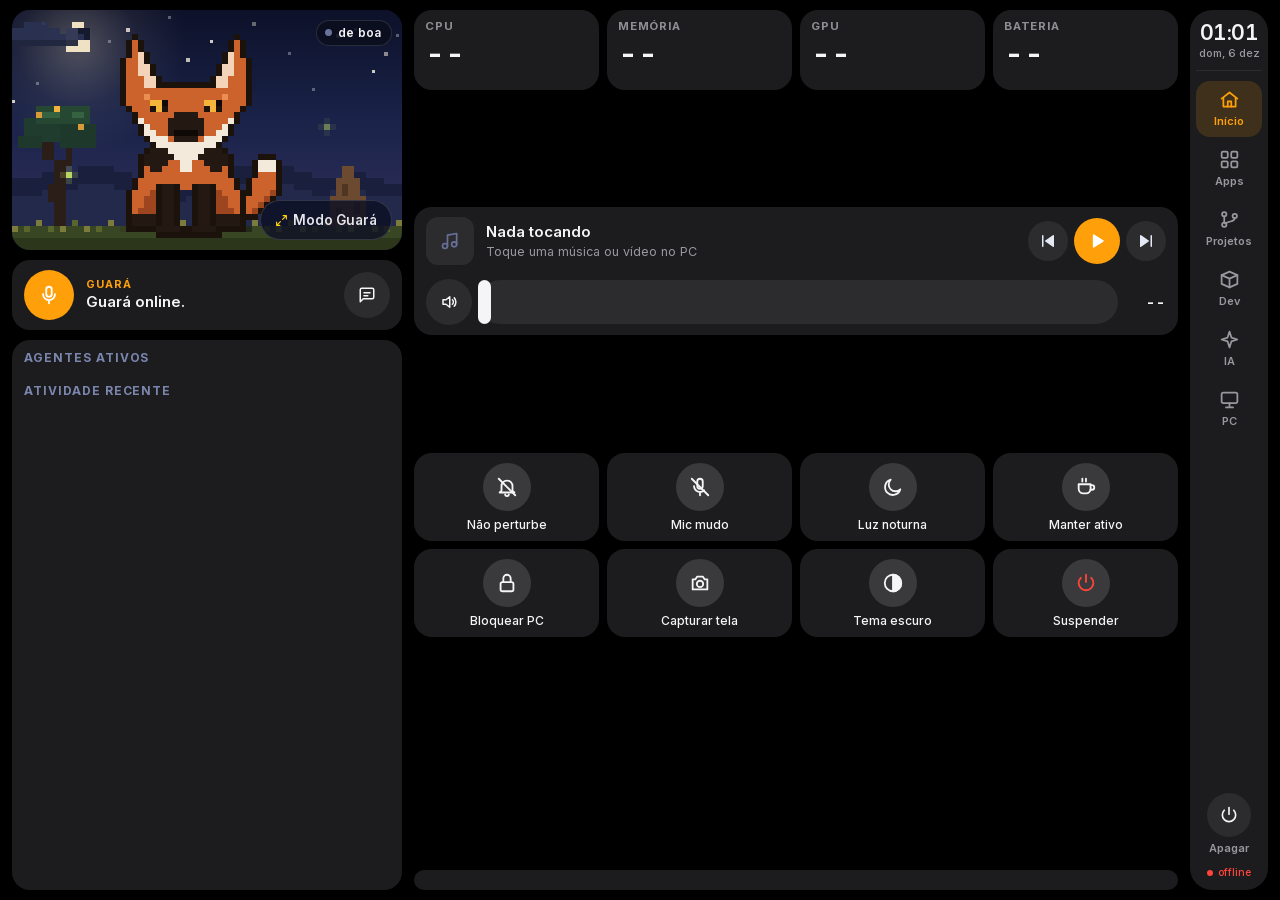
==== web/index.html @ 65a12d2b "Publica primeira versão do Guará Deck" ====
<!doctype html>
<html lang="pt-BR">
<head>
<meta charset="utf-8">
<meta name="viewport" content="width=device-width, initial-scale=1, maximum-scale=1, user-scalable=no">
<title>Guará</title>
<link rel="stylesheet" href="style.css">
</head>
<body>
<!-- Horizontal 1024x600. O touch falha no canto superior esquerdo: ali só fica o cenário. -->
<div id="app">

  <aside id="left">
    <section id="stage" data-act="poke">
      <canvas id="bg"></canvas>
      <canvas id="guara"></canvas>
      <div id="moodtag"><i></i><span>de boa</span></div>
      <div id="fullbtn" data-act="ambient-enter" data-icon="expand"><span>Modo Guará</span></div>
    </section>

    <div id="console">
      <div id="mic" data-act="mic"><i id="micring"></i><span id="micicon" data-icon="mic"></span></div>
      <div id="ctext">
        <div id="clabel">GUARÁ</div>
        <div id="phrase">Guará online.</div>
        <div id="sub"></div>
      </div>
      <div class="ibtn subtle" id="askbtn" data-act="compose" data-icon="kbd" title="Escrever"></div>
    </div>

    <div id="feed">
      <div class="fhead"><span>AGENTES ATIVOS</span><span id="sesscount" class="count"></span></div>
      <div id="sessions"></div>
      <div class="fhead act-head"><span>ATIVIDADE RECENTE</span></div>
      <div id="activity"></div>
    </div>
  </aside>

  <main id="main">

    <!-- INÍCIO -->
    <section class="pane on" id="p-inicio">
      <div class="gauges">
        <div class="gauge">
          <div class="gtop"><span>CPU</span><em id="d-cpu"></em></div>
          <b id="g-cpu">--</b>
          <i class="meter"><u id="m-cpu"></u></i>
        </div>
        <div class="gauge">
          <div class="gtop"><span>MEMÓRIA</span><em id="d-ram"></em></div>
          <b id="g-ram">--</b>
          <i class="meter"><u id="m-ram"></u></i>
        </div>
        <div class="gauge">
          <div class="gtop"><span>GPU</span><em id="d-gpu"></em></div>
          <b id="g-gpu">--</b>
          <i class="meter"><u id="m-gpu"></u></i>
        </div>
        <div class="gauge">
          <div class="gtop"><span id="g-batl">BATERIA</span><em id="d-bat"></em></div>
          <b id="g-bat">--</b>
          <i class="meter"><u id="m-bat"></u></i>
        </div>
      </div>

      <div class="media-card">
        <div class="player">
          <div id="artbox"><img id="art" alt=""><span id="noart" data-icon="music"></span></div>
          <div class="ptext">
            <div id="mtitle" class="ellipsis">Nada tocando</div>
            <div id="martist" class="ellipsis">Toque uma música ou vídeo no PC</div>
          </div>
          <div class="ibtn" data-act="media.prev" data-icon="prev"></div>
          <div class="ibtn play" data-act="media.playpause" id="pp" data-icon="play"></div>
          <div class="ibtn" data-act="media.next" data-icon="next"></div>
        </div>
        <div class="slrow compact">
          <div class="ibtn ghost" data-act="vol.mute" id="mute" data-icon="vol"></div>
          <div class="slider" id="vbar" data-slider="vol"><div class="rail"><div class="fill" id="vfill"></div><div class="knob"></div></div></div>
          <span id="vtxt" class="num">--</span>
        </div>
      </div>

      <div class="breakers" id="toggles">
        <div class="brk tg" data-act="toggle" data-name="dnd" data-icon="bell"><em></em><span>Não perturbe</span></div>
        <div class="brk tg" data-act="toggle" data-name="micmute" data-icon="micoff"><em></em><span>Mic mudo</span></div>
        <div class="brk tg" data-act="toggle" data-name="night" data-icon="moon"><em></em><span>Luz noturna</span></div>
        <div class="brk tg" data-act="toggle" data-name="awake" data-icon="coffee"><em></em><span>Manter ativo</span></div>
        <div class="brk" data-act="power" data-name="lock" data-icon="lock"><span>Bloquear PC</span></div>
        <div class="brk" data-act="power" data-name="screenshot" data-icon="camera"><span>Capturar tela</span></div>
        <div class="brk tg" data-act="toggle" data-name="dark" data-icon="contrast"><em></em><span>Tema escuro</span></div>
        <div class="brk warn" data-act="power" data-name="suspend" data-icon="power"><span>Suspender</span></div>
      </div>

      <div id="dock"></div>

      <div class="credits" id="credits" data-act="tab" data-tab="ia"></div>
    </section>

    <!-- PROJETOS -->
    <section class="pane" id="p-apps">
      <header class="phead"><h2>Apps</h2><span class="meta">os da sua dock do Ubuntu, na mesma ordem</span></header>
      <div id="appgrid"><div class="empty">Lendo os apps do PC…</div></div>
    </section>

    <section class="pane" id="p-projetos">
      <header class="phead"><h2>Projetos</h2><span id="projsum" class="meta">pastas em ~/Área de trabalho/PROJETOS</span></header>
      <div id="projects"><div class="empty">Lendo os repositórios…</div></div>
    </section>

    <!-- DEV -->
    <section class="pane" id="p-dev">
      <header class="phead"><h2>Servidores locais</h2><span class="meta">toque para abrir no navegador do PC</span></header>
      <div id="ports"></div>
      <header class="phead sub"><h2>Docker</h2><span id="dockersum" class="meta"></span></header>
      <div id="docker"><div class="empty">Lendo os containers…</div></div>
      <header class="phead sub"><h2>Ollama na GPU</h2></header>
      <div id="ollama"></div>
    </section>

    <!-- IA -->
    <section class="pane" id="p-ia">
      <header class="phead"><h2>Créditos das IAs</h2><div class="ibtn ghost" data-act="quota-refresh" data-icon="restart"></div></header>
      <div id="quota"></div>
      <div id="q-note" class="note"></div>

      <div id="mission" class="mission hidden">
        <div class="row between">
          <h3 id="m-title">Missão</h3>
          <span class="tag" id="m-status">rodando</span>
        </div>
        <div id="m-steps"></div>
        <div id="m-text"></div>
        <div class="row gap">
          <div class="btn grow hidden" data-act="mission-cancel" id="m-cancel">Parar</div>
          <div class="btn grow hidden" data-act="mission-close" id="m-close">Fechar</div>
        </div>
      </div>

      <header class="phead sub"><h2>Missões rápidas</h2><span class="meta">o Guará executa e responde aqui</span></header>
      <div id="missions" class="tiles"></div>

      <header class="phead sub"><h2>Voz &amp; Personalidade</h2>
        <div class="btn small" data-act="voice-toggle" id="voicebtn" data-icon="vol"><span>Avisos falados</span></div></header>
      <div id="voices"></div>
    </section>

    <!-- PC -->
    <section class="pane" id="p-pc">
      <div class="glabel">Telas</div>
      <div class="glist">
        <div class="gcell sl"><i class="gic blue" data-icon="monitor"></i><span class="gname">Monitor</span><div class="slider" id="pbar" data-slider="pcbright"><div class="rail"><div class="fill"></div><div class="knob"></div></div></div><b id="ptxt" class="gval">--</b></div>
        <div class="gcell sl"><i class="gic teal" data-icon="tablet"></i><span class="gname">Tablet</span><div class="slider" id="bbar" data-slider="bright"><div class="rail"><div class="fill"></div><div class="knob"></div></div></div><b id="btxt" class="gval">100%</b></div>
        <div class="gcell tap" data-act="sleep"><i class="gic indigo" data-icon="moon"></i><span class="gname gact">Escurecer o tablet</span><span class="gval">volta ao tocar</span></div>
      </div>

      <div class="glabel">Som</div>
      <div class="glist">
        <div class="gcell sl"><i class="gic pink" data-icon="vol"></i><span class="gname">Volume</span><div class="slider" id="v2bar" data-slider="vol"><div class="rail"><div class="fill"></div><div class="knob"></div></div></div><b id="v2txt" class="gval">--</b></div>
        <div class="gcell sl"><i class="gic orange" data-icon="mic"></i><span class="gname">Microfone</span><div class="slider" id="mbar" data-slider="mic"><div class="rail"><div class="fill"></div><div class="knob"></div></div></div><b id="mtxt" class="gval">--</b></div>
        <div id="sinks"></div>
      </div>

      <div class="glabel">Energia</div>
      <div class="glist">
        <div class="gcell hidden" id="batrow"><i class="gic green" data-icon="bolt"></i><span class="gname">Bateria</span><span id="batinfo" class="gval"></span></div>
        <div class="gcell seg">
          <div class="segment" id="profiles">
            <div data-act="profile" data-name="power-saver">Economia</div>
            <div data-act="profile" data-name="balanced">Equilibrado</div>
            <div data-act="profile" data-name="performance">Desempenho</div>
          </div>
        </div>
        <div class="gcell tap" data-act="bluetooth"><i class="gic blue" data-icon="bt"></i><span class="gname">Bluetooth</span><i class="switch" id="bt"></i></div>
      </div>

      <div class="glabel"><span>Sistema</span><span id="uptime"></span></div>
      <div class="glist">
        <div class="gcell plain"><span class="gname">Processador</span><span id="cpunow" class="gval">--</span></div>
        <div class="gcell plain chart"><canvas id="spark" width="470" height="54"></canvas></div>
        <div class="gcell plain"><span class="gname fix">Disco</span><i class="meter"><u id="diskb"></u></i><span id="disk" class="gval">--</span></div>
        <div class="gcell plain"><span class="gname fix">Rede</span><span id="net" class="gval">--</span></div>
      </div>
    </section>

    <div id="perm" class="sheet hidden">
      <div class="row">
        <div class="badge" data-icon="shield"></div>
        <div class="grow minw">
          <div class="stitle">Aprovar ação</div>
          <div id="perm-who" class="who-wrap"></div>
        </div>
      </div>
      <div id="perm-tool"></div>
      <div id="perm-detail" class="code"></div>
      <div class="timer"><u id="perm-time"></u></div>
      <div class="row gap">
        <div class="btn huge deny grow" data-act="perm-deny" data-icon="x"><span>Negar</span></div>
        <div class="btn huge allow grow" data-act="perm-allow" data-icon="check"><span>Aprovar</span></div>
      </div>
      <div id="perm-queue"></div>
    </div>

    <div id="offline" class="hidden">
      <div class="stitle">Procurando o PC…</div>
      <div class="meta">Confira se o PC está ligado e no mesmo Wi-Fi.</div>
    </div>
  </main>

  <nav id="rail">
    <div id="hold">
      <div id="clock">--:--</div>
      <div id="date">--</div>
      <div id="tbat" class="hidden"><i><u id="tbatfill"></u></i><span id="tbatpct"></span></div>
    </div>
    <div class="nav on" data-act="tab" data-tab="inicio" data-icon="home"><span>Início</span></div>
    <div class="nav" data-act="tab" data-tab="apps" data-icon="grid"><span>Apps</span></div>
    <div class="nav" data-act="tab" data-tab="projetos" data-icon="git"><span>Projetos</span></div>
    <div class="nav" data-act="tab" data-tab="dev" data-icon="box"><span>Dev</span></div>
    <div class="nav" data-act="tab" data-tab="ia" data-icon="spark"><span>IA</span></div>
    <div class="nav" data-act="tab" data-tab="pc" data-icon="monitor"><span>PC</span></div>
    <div id="railoff" data-act="screen-off"><i class="roff" data-icon="power"></i><span>Apagar</span></div>
    <div id="conn"><i></i><span>offline</span></div>
  </nav>

  <!-- Modo Guará (após 2 min sem toque ou pelo botão "Modo Guará"): só o personagem, uma linha de status e,
       quando ele fala, um balão. Um toque mostra os botões; dois toques voltam ao painel. -->
  <div id="ambient" class="hidden">
    <div id="amb-stage"></div>
    <div id="amb-clock">--:--</div>

    <div id="amb-say" class="hidden">
      <div id="amb-speaker">Guará</div>
      <div id="amb-phrase"></div>
      <div id="amb-sub"></div>
    </div>

    <div id="amb-status"><span id="amb-dots"></span><span id="amb-line"></span></div>

    <div id="amb-tray" class="hidden">
      <div class="achip" data-amb="screen-off" data-icon="power"><span>Apagar</span></div>
      <div id="amb-chips">
        <div class="achip" data-amb="pet" data-icon="heart"><span>Carinho</span></div>
        <div class="achip" data-amb="status" data-icon="bolt"><span>Como tá o PC?</span></div>
        <div id="amb-mic" data-amb="mic">
          <i id="amb-micring"></i>
          <span id="amb-micicon" data-icon="mic"></span>
        </div>
        <div class="achip" data-amb="screen" data-icon="eye"><span>Olha a tela</span></div>
        <div class="achip" data-amb="ask" data-icon="kbd"><span>Escrever</span></div>
      </div>
      <div class="achip" data-amb="exit" data-icon="grid"><span>Painel</span></div>
    </div>
  </div>

  <!-- Folha de escrita e avisos globais: funcionam tanto no painel quanto na tela cheia -->
  <div id="compose" class="sheet modal hidden">
    <div class="row between">
      <div>
        <div class="stitle" id="compose-title">Falar com o Guará</div>
        <div class="meta" id="compose-meta">Ele consulta o PC com a IA da vez e responde para você.</div>
      </div>
    </div>
    <textarea id="ask" rows="3" placeholder="Ex.: quais projetos têm alterações sem commit?"></textarea>
    <div class="row gap">
      <div class="btn grow" data-act="compose-cancel">Cancelar</div>
      <div class="btn primary grow" data-act="compose-send" data-icon="send"><span id="compose-btn">Enviar</span></div>
    </div>
  </div>

  <div id="toast" class="hidden"></div>
  <!-- tela "apagada": preto total + luz de fundo desligada; dois toques religam (o botão físico está ruim) -->
  <div id="screenoff" class="hidden"><div id="so-hint">Toque duas vezes para ligar</div></div>

  <div id="veil" class="hidden"></div>
</div>
<script src="guara.js"></script>
<script src="app.js"></script>
</body>
</html>
---- web/style.css ----
/* Guará — painel de comando e companheiro de mesa na noite do cerrado.
   Compatível com o WebView do Android 4.4 (Chromium 30): sem variáveis CSS, sem grid, sem blur dinâmico.

   Paleta (Cerrado Nocturne Instrument Deck):
     abismo    #000000  fundo geral         luar      #F5F5F7  texto primário
     superfície #13182B cartões             névoa     #98989F  texto secundário
     elevado   #1A213A  controles           sombra    #636366  rótulos / metadados
     borda     #252E50  divisórias finas
     guará     #FF9F0A  ação principal      vagalume  #30D158  ativo / saudável
     ipê       #FFD60A  atenção / espera    brasa     #FF453A  erro / crítico
     céu       #0A84FF  telemetria / agente trabalhando */

@font-face { font-family: 'Inter'; font-weight: 400; src: url('fonts/Inter-400.ttf') format('truetype'); }
@font-face { font-family: 'Inter'; font-weight: 500; src: url('fonts/Inter-500.ttf') format('truetype'); }
@font-face { font-family: 'Inter'; font-weight: 600; src: url('fonts/Inter-600.ttf') format('truetype'); }
@font-face { font-family: 'Inter'; font-weight: 700; src: url('fonts/Inter-700.ttf') format('truetype'); }
@font-face { font-family: 'JetBrains Mono'; font-weight: 500; src: url('fonts/JetBrainsMono-500.ttf') format('truetype'); }

* { box-sizing: border-box; -webkit-tap-highlight-color: rgba(0,0,0,0); -webkit-user-select: none; user-select: none; }
html, body {
  margin: 0; height: 100%; overflow: hidden;
  background: #000000; color: #F5F5F7;
  position: fixed; left: 0; top: 0; width: 100%;
  font: 500 14.5px/1.35 Inter, Roboto, sans-serif;
}
textarea { -webkit-user-select: text; user-select: text; font-family: Inter, Roboto, sans-serif; }
svg { display: block; }
h2, h3 { margin: 0; font-family: Inter, sans-serif; font-weight: 600; letter-spacing: 0.01em; }

.hidden { display: none !important; }
.row { display: -webkit-flex; display: flex; -webkit-align-items: center; align-items: center; }
.between { -webkit-justify-content: space-between; justify-content: space-between; }
.grow { -webkit-flex: 1; flex: 1; }
.minw { min-width: 0; }
.gap > * { margin-left: 8px; }
.gap > *:first-child { margin-left: 0; }
.ellipsis { white-space: nowrap; overflow: hidden; text-overflow: ellipsis; }
.meta { font-size: 12.5px; font-weight: 400; color: #98989F; }
.num { font-family: Inter, sans-serif; font-weight: 600; font-size: 18px; color: #F5F5F7; }
.code { font-family: 'JetBrains Mono', 'Droid Sans Mono', monospace; font-weight: 500; }
.empty { color: #636366; font-size: 13.5px; font-weight: 400; padding: 10px 2px; }
.note { color: #98989F; font-size: 12.5px; font-weight: 400; margin: 8px 2px 0; }

/* ---------------------------------------------------------------- estrutura principal (1024x600) */
#app {
  position: relative; height: 100%; padding: 10px 12px;
  display: -webkit-flex; display: flex;
  background: -webkit-radial-gradient(25% 15%, circle, #151B36 0%, #000000 68%);
  background: radial-gradient(circle at 25% 15%, #151B36 0%, #000000 68%);
}
#left {
  width: 390px; -webkit-flex: none; flex: none;
  display: -webkit-flex; display: flex;
  -webkit-flex-direction: column; flex-direction: column;
}
#main {
  -webkit-flex: 1; flex: 1; min-width: 0;
  margin: 0 12px; position: relative;
}
#rail {
  width: 78px; -webkit-flex: none; flex: none;
  display: -webkit-flex; display: flex;
  -webkit-flex-direction: column; flex-direction: column;
  padding: 10px 7px; border-radius: 14px;
  background: -webkit-linear-gradient(top, #141A30 0%, #0F1426 100%);
  background: linear-gradient(180deg, #141A30 0%, #0F1426 100%);
  border: 1px solid #1C1C1E;
  box-shadow: inset 0 1px 0 rgba(255,255,255,0.05);
}

/* ---------------------------------------------------------------- coluna esquerda: Guará, voz e feed */
#stage {
  position: relative; height: 240px; -webkit-flex: none; flex: none;
  border-radius: 14px; overflow: hidden; background: #0d1129;
  border: 1px solid #283258;
  box-shadow: 0 8px 20px rgba(0,0,0,0.38), inset 0 1px 0 rgba(255,255,255,0.08);
  -webkit-transform: translateZ(0);
}
#stage canvas { display: block; position: absolute; left: 0; top: 0; }
#moodtag {
  position: absolute; right: 10px; top: 10px;
  padding: 4px 10px 4px 8px; border-radius: 20px;
  font-size: 12px; font-weight: 600; letter-spacing: 0.01em;
  background: rgba(11,14,27,0.82); color: #F5F5F7;
  border: 1px solid rgba(255,255,255,0.12); pointer-events: none;
}
#moodtag i {
  display: inline-block; width: 7px; height: 7px; border-radius: 50%;
  margin-right: 6px; vertical-align: 1px; background: #68739C;
}
#moodtag.work i { background: #0A84FF; box-shadow: 0 0 6px #0A84FF; }
#moodtag.wait i { background: #FFD60A; box-shadow: 0 0 6px #FFD60A; }
#moodtag.done i { background: #30D158; box-shadow: 0 0 6px #30D158; }
#moodtag.err i { background: #FF453A; box-shadow: 0 0 6px #FF453A; }

#fullbtn {
  position: absolute; right: 10px; bottom: 10px;
  padding: 5px 10px; border-radius: 8px;
  font-size: 11.5px; font-weight: 600; color: #E5E5EA;
  background: rgba(13,17,36,0.82);
  border: 1px solid rgba(255,255,255,0.14);
  display: -webkit-flex; display: flex; -webkit-align-items: center; align-items: center;
}
#fullbtn svg { margin-right: 5px; color: #FFD60A; }

/* console de voz */
#console {
  -webkit-flex: none; flex: none; margin-top: 10px;
  padding: 10px 12px; border-radius: 14px;
  background: -webkit-linear-gradient(top, #1C1C1E 0%, #12172B 100%);
  background: linear-gradient(180deg, #1C1C1E 0%, #12172B 100%);
  border: 1px solid #252F54;
  box-shadow: inset 0 1px 0 rgba(255,255,255,0.05);
  display: -webkit-flex; display: flex; -webkit-align-items: center; align-items: center;
}
#mic {
  position: relative; width: 50px; height: 50px; -webkit-flex: none; flex: none;
  border-radius: 50%; color: #fff;
  background: -webkit-linear-gradient(top, #FFB340 0%, #E08600 100%);
  background: linear-gradient(180deg, #FFB340 0%, #E08600 100%);
  box-shadow: 0 4px 14px rgba(255,159,10,0.42), inset 0 1px 0 rgba(255,255,255,0.28);
}
#micring {
  position: absolute; left: -6px; top: -6px; right: -6px; bottom: -6px;
  border-radius: 50%; border: 2px solid #FF453A; opacity: 0;
  -webkit-transition: opacity 0.2s; transition: opacity 0.2s;
}
#micicon {
  position: absolute; left: 0; top: 0; right: 0; bottom: 0;
  display: -webkit-flex; display: flex;
  -webkit-align-items: center; align-items: center;
  -webkit-justify-content: center; justify-content: center;
}
#mic.on {
  background: -webkit-linear-gradient(top, #FF6961 0%, #D70015 100%);
  background: linear-gradient(180deg, #FF6961 0%, #D70015 100%);
  box-shadow: 0 4px 16px rgba(255,69,58,0.55);
}
#mic.on #micring { opacity: 0.9; }
#mic.busy { background: #1C1C1E; color: #98989F; box-shadow: none; }

#ctext { -webkit-flex: 1; flex: 1; min-width: 0; margin: 0 10px 0 12px; }
#clabel {
  font-family: Inter, sans-serif; font-size: 11px; font-weight: 700;
  letter-spacing: 0.09em; color: #FF9F0A; text-transform: uppercase; margin-bottom: 1px;
}
#clabel.listen { color: #FF453A; }
#clabel.think { color: #0A84FF; }
#phrase { font-size: 15px; font-weight: 600; line-height: 1.25; max-height: 38px; overflow: hidden; color: #F5F5F7; }
#sub { font-size: 12px; font-weight: 400; color: #98989F; margin-top: 2px; max-height: 17px; overflow: hidden; white-space: nowrap; text-overflow: ellipsis; }

/* feed de agentes e atividade */
#feed {
  -webkit-flex: 1; flex: 1; min-height: 0; margin-top: 10px;
  padding: 10px 12px; border-radius: 14px;
  background: #000000; border: 1px solid #1C1C1E;
  box-shadow: inset 0 1px 0 rgba(255,255,255,0.04);
  overflow: hidden;
}
.fhead {
  display: -webkit-flex; display: flex; -webkit-align-items: center; align-items: center;
  -webkit-justify-content: space-between; justify-content: space-between;
  font-family: Inter, sans-serif; font-size: 12px; font-weight: 700;
  letter-spacing: 0.08em; color: #7B86AE; margin-bottom: 5px;
}
.fhead .count {
  padding: 1px 7px; border-radius: 10px; font-size: 11px; font-weight: 700;
  background: rgba(10,132,255,0.16); color: #0A84FF;
}
.fhead .count:empty { display: none; }
.fhead.act-head { margin-top: 8px; padding-top: 8px; border-top: 1px solid #1C1C1E; }

.agent {
  display: -webkit-flex; display: flex; -webkit-align-items: center; align-items: center;
  padding: 5px 8px; margin-bottom: 4px; border-radius: 8px;
  background: #171D35; border: 1px solid #2C2C2E;
}
.agent .who { -webkit-flex: none; flex: none; margin-right: 9px; }
.agent .ainfo { -webkit-flex: 1; flex: 1; min-width: 0; }
.agent .aproj { font-size: 13.5px; font-weight: 600; color: #F5F5F7; }
.agent .awhat { font-size: 12px; font-weight: 400; color: #98989F; }
.agent .ho {
  margin-left: 8px; padding: 4px 8px; border-radius: 6px; font-size: 11.5px; font-weight: 600;
  -webkit-flex: none; flex: none; background: rgba(143,211,182,0.16); color: #8FD3B6;
}

.act {
  display: -webkit-flex; display: flex; -webkit-align-items: center; align-items: center;
  padding: 2.5px 0; font-size: 12.5px; font-weight: 400;
}
.act:before {
  content: ''; width: 5px; height: 5px; border-radius: 50%;
  background: #4F587B; margin-right: 7px; -webkit-flex: none; flex: none;
}
.act.allow:before, .act.done:before, .act.mission:before { background: #30D158; }
.act.deny:before, .act.error:before { background: #FF453A; }
.act.switch:before { background: #A895F5; }
.act.voice:before { background: #FF9F0A; }
.act .when {
  width: 36px; -webkit-flex: none; flex: none; color: #636366;
  font-family: Inter, sans-serif; font-weight: 600; font-size: 13px;
}
.act .atext { -webkit-flex: 1; flex: 1; min-width: 0; color: #C9CFE5; }
.act .atext b { font-weight: 600; }
.act.allow b, .act.done b, .act.mission b { color: #30D158; }
.act.deny b, .act.error b { color: #FF453A; }
.act.switch b { color: #B4A3FA; }
.act.voice b { color: #F27852; }

/* etiqueta de quem está trabalhando */
.who {
  display: inline-block; padding: 2px 7px; border-radius: 6px;
  font-size: 11.5px; font-weight: 600; line-height: 1.4;
  background: #1C1C1E; color: #F5F5F7;
}
.who:before {
  content: ''; display: inline-block; width: 6px; height: 6px; border-radius: 50%;
  margin-right: 5px; vertical-align: 1px; background: #98989F;
}
.who.claude:before { background: #F08B5C; }
.who.codex:before { background: #6EE7B7; }
.who.agy:before { background: #0A84FF; }
.who.guara:before { background: #30D158; }
.who.live { box-shadow: inset 0 0 0 1px rgba(10,132,255,0.55); }
.who.wait { box-shadow: inset 0 0 0 1px rgba(255,214,10,0.75); color: #FFD60A; }

/* ---------------------------------------------------------------- trilho de navegação (direita) */
#hold {
  padding: 2px 2px 10px; border-bottom: 1px solid #1C1C1E;
  margin-bottom: 6px; text-align: center;
}
#clock { font-family: Inter, sans-serif; font-weight: 700; font-size: 26px; line-height: 1; color: #F5F5F7; }
#date { font-size: 11px; font-weight: 500; color: #98989F; margin-top: 4px; line-height: 1.25; }
.nav {
  height: 62px; margin-top: 4px; border-radius: 10px;
  color: #8E8E93; font-size: 11.5px; font-weight: 600; position: relative;
  display: -webkit-flex; display: flex; -webkit-flex-direction: column; flex-direction: column;
  -webkit-align-items: center; align-items: center; -webkit-justify-content: center; justify-content: center;
}
.nav span { margin-top: 3px; }
.nav.on {
  color: #F5F5F7;
  background: -webkit-linear-gradient(top, #222A4C 0%, #1C1C1E 100%);
  background: linear-gradient(180deg, #222A4C 0%, #1C1C1E 100%);
  box-shadow: inset 0 0 0 1px #303B68;
}
.nav.on:after {
  content: ''; position: absolute; left: -8px; top: 15px; bottom: 15px;
  width: 3px; border-radius: 2px; background: #FF9F0A;
}
.nav.on svg { color: #FF9F0A; }
#conn { margin-top: auto; padding-top: 8px; font-size: 11px; font-weight: 600; color: #FF453A; text-align: center; }
#conn i { display: block; width: 7px; height: 7px; margin: 0 auto 4px; border-radius: 50%; background: #FF453A; }
#conn.on { color: #98989F; }
#conn.on i { background: #30D158; box-shadow: 0 0 7px rgba(48,209,88,0.85); }

/* ---------------------------------------------------------------- painéis centrais */
.pane {
  display: none; position: absolute; left: 0; right: 0; top: 0; bottom: 0;
  overflow-x: hidden; overflow-y: auto; -webkit-overflow-scrolling: touch; padding: 0 4px 12px 0;
}
.pane::-webkit-scrollbar { width: 4px; }
.pane::-webkit-scrollbar-track { background: transparent; }
.pane::-webkit-scrollbar-thumb { background: #48484A; border-radius: 2px; }
.pane.on { display: block; }
#p-inicio { overflow: hidden; padding: 0; }
#p-inicio.on {
  display: -webkit-flex; display: flex;
  -webkit-flex-direction: column; flex-direction: column;
  -webkit-justify-content: space-between; justify-content: space-between;
}

.phead {
  display: -webkit-flex; display: flex; -webkit-align-items: baseline; align-items: baseline;
  -webkit-justify-content: space-between; justify-content: space-between; margin: 2px 2px 10px;
}
.phead h2 { font-size: 24px; line-height: 1.05; color: #F5F5F7; }
.phead.sub { margin-top: 18px; }
.phead.sub h2 { font-size: 19px; color: #E5E5EA; }
.phead .ibtn { -webkit-align-self: center; align-self: center; }

.pcard {
  padding: 12px 14px; margin-bottom: 10px; border-radius: 14px;
  background: -webkit-linear-gradient(top, #161C34 0%, #000000 100%);
  background: linear-gradient(180deg, #161C34 0%, #000000 100%);
  border: 1px solid #2C2C2E;
  box-shadow: inset 0 1px 0 rgba(255,255,255,0.04);
}
.chead {
  display: -webkit-flex; display: flex; -webkit-align-items: baseline; align-items: baseline;
  -webkit-justify-content: space-between; justify-content: space-between; margin-bottom: 6px;
}
.chead h3 { font-size: 18px; color: #F5F5F7; }

/* botões */
.btn {
  min-height: 44px; padding: 0 14px; border-radius: 10px;
  font-weight: 600; font-size: 14px; color: #F5F5F7;
  background: #1C1C1E; border: 1px solid #2D3862;
  display: -webkit-flex; display: flex;
  -webkit-align-items: center; align-items: center; -webkit-justify-content: center; justify-content: center;
}
.btn svg { margin-right: 7px; }
.btn.small { min-height: 34px; padding: 0 11px; font-size: 12.5px; border-radius: 8px; }
.btn.small.off { color: #636366; background: #151B31; border-color: #1C1C1E; }
.btn.primary {
  background: -webkit-linear-gradient(top, #FFB340 0%, #E08600 100%);
  background: linear-gradient(180deg, #FFB340 0%, #E08600 100%);
  border-color: #F27954; color: #fff;
}
.btn.huge { min-height: 76px; font-size: 19px; border-radius: 14px; }
.btn.allow { background: #30D158; border-color: #D9EE82; color: #182005; }
.btn.deny { background: rgba(255,69,58,0.08); border: 2px solid rgba(255,69,58,0.6); color: #F7A69E; }
.pressed { opacity: 0.62; -webkit-transform: scale(0.97); transform: scale(0.97); }

.ibtn {
  width: 40px; height: 40px; -webkit-flex: none; flex: none;
  border-radius: 10px; margin-left: 6px; color: #E5E8F5;
  background: #1C1C1E; border: 1px solid #2B355E;
  display: -webkit-flex; display: flex;
  -webkit-align-items: center; align-items: center; -webkit-justify-content: center; justify-content: center;
}
.ibtn.subtle { background: #1C1C1E; border-color: #29335A; color: #9BA5CA; margin-left: 0; width: 38px; height: 38px; }
.ibtn.ghost { background: transparent; border-color: transparent; color: #98989F; margin-left: 0; width: 36px; height: 36px; }
.ibtn.play {
  width: 46px; height: 46px; border-radius: 23px;
  background: -webkit-linear-gradient(top, #FFB340 0%, #E08600 100%);
  background: linear-gradient(180deg, #FFB340 0%, #E08600 100%);
  border-color: #F27954; color: #fff;
  box-shadow: 0 4px 12px rgba(255,159,10,0.35);
}
.ibtn.on { color: #FF453A; }
.ibtn.acc { color: #F3966A; border-color: rgba(240,139,92,0.38); background: rgba(240,139,92,0.1); }
.ibtn.go { color: #30D158; border-color: rgba(48,209,88,0.35); }
.ibtn.stop { color: #FF453A; border-color: rgba(255,69,58,0.35); }

.tag { padding: 3px 9px; border-radius: 6px; font-size: 11.5px; font-weight: 700; letter-spacing: 0.03em; text-transform: uppercase; background: #1C1C1E; color: #C9CFE5; }
.tag.run { background: rgba(10,132,255,0.16); color: #0A84FF; }
.tag.ok { background: rgba(48,209,88,0.16); color: #30D158; }
.tag.bad { background: rgba(255,69,58,0.16); color: #FF453A; }

.meter { display: block; height: 5px; border-radius: 3px; background: #1C1C1E; position: relative; overflow: hidden; }
.meter u { position: absolute; left: 0; top: 0; bottom: 0; width: 0; border-radius: 3px; background: #30D158; text-decoration: none; }
.meter u.warn { background: #FFD60A; }
.meter u.hot { background: #FF453A; }

/* ---------------------------------------------------------------- INÍCIO: telemetria, mídia, disjuntores, dock, cotas */
.gauges { display: -webkit-flex; display: flex; margin: 0 -4px; }
.gauge {
  -webkit-flex: 1; flex: 1; margin: 0 4px; padding: 9px 11px;
  border-radius: 12px;
  background: -webkit-linear-gradient(top, #1C1C1E 0%, #000000 100%);
  background: linear-gradient(180deg, #1C1C1E 0%, #000000 100%);
  border: 1px solid #2C2C2E;
  box-shadow: inset 0 1px 0 rgba(255,255,255,0.05);
}
.gauge .gtop {
  display: -webkit-flex; display: flex; -webkit-align-items: center; align-items: center;
  -webkit-justify-content: space-between; justify-content: space-between;
}
.gauge .gtop span {
  font-family: Inter, sans-serif; font-size: 11.5px; font-weight: 700;
  letter-spacing: 0.07em; color: #8E8E93;
}
.gauge .gtop em { font-style: normal; font-size: 11px; font-weight: 600; color: #636366; }
.gauge b {
  display: block; font-family: Inter, sans-serif; font-weight: 700;
  font-size: 29px; line-height: 1.05; margin: 4px 0 7px; color: #F5F5F7;
}

.media-card {
  margin-top: 10px; padding: 10px 12px; border-radius: 14px;
  background: -webkit-linear-gradient(top, #1C1C1E 0%, #000000 100%);
  background: linear-gradient(180deg, #1C1C1E 0%, #000000 100%);
  border: 1px solid #2C2C2E;
  box-shadow: inset 0 1px 0 rgba(255,255,255,0.05);
}
.player { display: -webkit-flex; display: flex; -webkit-align-items: center; align-items: center; }
#artbox {
  width: 48px; height: 48px; border-radius: 10px; -webkit-flex: none; flex: none;
  overflow: hidden; position: relative; background: #1C1C1E; border: 1px solid #2D3862;
}
#art { width: 48px; height: 48px; display: none; position: relative; z-index: 1; }
#noart {
  position: absolute; left: 0; top: 0; right: 0; bottom: 0;
  display: -webkit-flex; display: flex; -webkit-align-items: center; align-items: center;
  -webkit-justify-content: center; justify-content: center; color: #667099;
}
.ptext { -webkit-flex: 1; flex: 1; min-width: 0; margin: 0 8px 0 12px; }
#mtitle { font-size: 15px; font-weight: 600; color: #F5F5F7; }
#martist { font-size: 12.5px; font-weight: 400; color: #98989F; margin-top: 1px; }

/* controle deslizante */
.slrow { display: -webkit-flex; display: flex; -webkit-align-items: center; align-items: center; margin-top: 8px; }
.slrow.compact { margin-top: 7px; padding-top: 6px; border-top: 1px solid #1C1C1E; }
.slrow .ico {
  width: 38px; -webkit-flex: none; flex: none; color: #98989F;
  display: -webkit-flex; display: flex; -webkit-justify-content: center; justify-content: center;
}
.slrow .num { width: 48px; -webkit-flex: none; flex: none; text-align: right; font-size: 16px; }
.slrow .btn { margin-left: 10px; }
.slider { -webkit-flex: 1; flex: 1; height: 34px; position: relative; margin-left: 6px; }
.slider:before { content: ''; position: absolute; left: 0; right: 0; top: 14px; height: 6px; border-radius: 3px; background: #2C2C2E; }
.slider .rail { position: absolute; left: 13px; right: 13px; top: 0; bottom: 0; }
.slider .fill { position: absolute; left: -13px; top: 14px; height: 6px; width: 13px; border-radius: 3px; background: #FF9F0A; }
.slider .fill.muted { background: #636366; }
.slider .knob {
  position: absolute; top: 5px; left: 0; width: 24px; height: 24px; margin-left: -12px;
  border-radius: 50%; background: #F5F5F7; box-shadow: 0 2px 6px rgba(0,0,0,0.5);
}
.slider.drag .knob { top: 2px; width: 30px; height: 30px; margin-left: -15px; background: #fff; }

/* quadro de disjuntores */
.breakers { font-size: 0; margin: 10px -4px 0; }
.brk {
  display: inline-block; vertical-align: top; position: relative;
  width: -webkit-calc(25% - 8px); width: calc(25% - 8px); height: 74px;
  margin: 0 4px 8px; padding: 10px 11px; border-radius: 12px;
  background: #0A0A0C; border: 1px solid #2C2C2E;
  box-shadow: inset 0 1px 0 rgba(255,255,255,0.04);
  font-size: 12.5px; font-weight: 600; color: #D1D1D6;
}
.brk svg { color: #8E8E93; margin-bottom: 9px; }
.brk em { position: absolute; right: 10px; top: 11px; width: 7px; height: 7px; border-radius: 50%; background: #3A3A3C; }
.brk.on {
  color: #F5F5F7; border-color: rgba(48,209,88,0.45);
  background: -webkit-linear-gradient(top, rgba(48,209,88,0.13) 0%, rgba(20,25,46,0.95) 100%);
  background: linear-gradient(180deg, rgba(48,209,88,0.13) 0%, rgba(20,25,46,0.95) 100%);
}
.brk.on svg { color: #30D158; }
.brk.on em { background: #30D158; box-shadow: 0 0 8px rgba(48,209,88,0.9); }
.brk.warn svg { color: #FFD60A; }
.brk.armed { border-color: #FFD60A; box-shadow: inset 0 0 0 1px #FFD60A; color: #FFD60A; }
.breakers.one { margin-top: 10px; }
.breakers.one .brk { width: -webkit-calc(50% - 8px); width: calc(50% - 8px); margin-bottom: 0; height: 58px; display: -webkit-inline-flex; display: inline-flex; -webkit-align-items: center; align-items: center; }
.breakers.one .brk svg { margin: 0 10px 0 0; }

/* dock de aplicativos */
#dock { font-size: 0; margin: 2px -3px 0; }
#dock .app {
  display: inline-block; vertical-align: top; margin: 0 3px;
  text-align: center; font-size: 11px; font-weight: 500; color: #98989F;
}
#dock .app .ico {
  height: 46px; border-radius: 11px; margin-bottom: 4px;
  background: #151B32; border: 1px solid #2C2C2E;
  box-shadow: inset 0 1px 0 rgba(255,255,255,0.04);
  display: -webkit-flex; display: flex; -webkit-align-items: center; align-items: center;
  -webkit-justify-content: center; justify-content: center;
}

/* resumo dos créditos no início */
.credits {
  display: -webkit-flex; display: flex; margin-top: 10px; padding: 10px 12px;
  border-radius: 12px; background: #13182B; border: 1px solid #2C2C2E;
  box-shadow: inset 0 1px 0 rgba(255,255,255,0.04);
}
.credit { -webkit-flex: 1; flex: 1; padding: 0 12px; border-left: 1px solid #1C1C1E; }
.credit:first-child { border-left: 0; padding-left: 2px; }
.credit:last-child { padding-right: 2px; }
.credit .cn { font-size: 11.5px; font-weight: 700; letter-spacing: 0.03em; color: #98989F; }
.credit .cn i {
  font-style: normal; font-size: 10px; padding: 1px 5px; border-radius: 4px;
  background: rgba(48,209,88,0.16); color: #30D158; margin-left: 5px; text-transform: uppercase;
}
.credit b {
  display: block; font-family: Inter, sans-serif; font-weight: 700;
  font-size: 21px; line-height: 1.1; margin: 2px 0 5px; color: #F5F5F7;
}
.credit b small { font-size: 12px; font-weight: 600; color: #8E8E93; margin-left: 4px; }

/* ---------------------------------------------------------------- PROJETOS */
.proj {
  display: -webkit-flex; display: flex; -webkit-align-items: center; align-items: center;
  padding: 10px 12px; margin-bottom: 8px; border-radius: 12px;
  background: #0A0A0C; border: 1px solid #2C2C2E;
}
.proj .pinfo { -webkit-flex: 1; flex: 1; min-width: 0; margin-right: 6px; }
.proj .pname { font-size: 15px; font-weight: 600; color: #F5F5F7; }
.proj .pmeta { font-size: 12px; font-weight: 500; color: #8E8E93; margin-top: 3px; }
.proj .pmeta > span { margin-right: 8px; }
.proj .br {
  display: inline-block; padding: 1px 6px; border-radius: 5px;
  font-family: 'JetBrains Mono', monospace; font-size: 11px;
  background: rgba(10,132,255,0.14); color: #0A84FF;
}
.proj .chg { color: #FFD60A; }
.proj .ahead { color: #30D158; }
.proj .plast { font-size: 12px; font-weight: 400; color: #68739C; margin-top: 2px; }
.proj .ibtn { width: 38px; height: 38px; }

/* ---------------------------------------------------------------- DEV */
.port {
  display: inline-block; margin: 0 6px 6px 0; padding: 8px 11px;
  border-radius: 10px; background: #151B32; border: 1px solid #252F54;
  font-size: 13px; font-weight: 600; color: #E5E8F5;
}
.port .code { color: #0A84FF; font-size: 12px; margin-right: 7px; }
.dgroup {
  margin-bottom: 8px; padding: 8px 12px; border-radius: 12px;
  background: #0A0A0C; border: 1px solid #2C2C2E;
}
.dhead { display: -webkit-flex; display: flex; -webkit-align-items: center; align-items: center; padding: 2px 0; }
.dhead .gname { -webkit-flex: 1; flex: 1; min-width: 0; font-size: 15px; font-weight: 600; }
.dhead .gcount { font-size: 12.5px; color: #98989F; margin: 0 8px; }
.ctr {
  display: -webkit-flex; display: flex; -webkit-align-items: center; align-items: center;
  padding: 6px 0 6px 12px; margin-top: 6px; border-top: 1px solid #1C1C1E; font-size: 13.5px;
}
.ctr .cname { -webkit-flex: 1; flex: 1; min-width: 0; }
.ctr .cimg { font-size: 11px; color: #636366; }
.ctr .dot { width: 7px; height: 7px; border-radius: 50%; margin-right: 9px; background: #636366; -webkit-flex: none; flex: none; }
.ctr .dot.up { background: #30D158; box-shadow: 0 0 6px rgba(48,209,88,0.8); }
.ctr .ibtn { width: 36px; height: 36px; }

/* ---------------------------------------------------------------- IA: créditos, missões e vozes */
.engine {
  padding: 12px 14px; margin-bottom: 8px; border-radius: 12px;
  background: #0A0A0C; border: 1px solid #2C2C2E;
}
.engine.cur { border-color: rgba(48,209,88,0.42); background: -webkit-linear-gradient(top, #18203A 0%, #13192E 100%); background: linear-gradient(180deg, #18203A 0%, #13192E 100%); }
.engine .ehead { display: -webkit-flex; display: flex; -webkit-align-items: center; align-items: center; margin-bottom: 8px; }
.engine .ename { font-family: Inter, sans-serif; font-weight: 600; font-size: 19px; color: #F5F5F7; }
.engine .order { margin-left: 8px; padding: 1px 6px; border-radius: 5px; background: #1C1C1E; font-size: 11px; font-weight: 700; color: #8E8E93; }
.engine .state { margin-left: auto; font-size: 11.5px; font-weight: 700; text-transform: uppercase; letter-spacing: 0.04em; color: #8E8E93; }
.engine.cur .state { color: #30D158; }
.engine .wins { display: -webkit-flex; display: flex; }
.win { -webkit-flex: 1; flex: 1; padding-right: 14px; }
.win:last-child { padding-right: 0; }
.win b { font-family: Inter, sans-serif; font-weight: 700; font-size: 26px; line-height: 1; }
.win b small { font-size: 13px; font-weight: 600; color: #98989F; margin-left: 4px; }
.win .wl { font-size: 11.5px; font-weight: 500; color: #98989F; margin: 2px 0 6px; }
.engine .solo { font-size: 12.5px; font-weight: 400; color: #98989F; }

.mission {
  margin-top: 14px; padding: 13px 14px; border-radius: 14px;
  background: #151C34; border: 1px solid #2A3560;
  box-shadow: inset 3px 0 0 #FF9F0A;
}
.mission h3 { font-size: 19px; }
#m-steps { margin-top: 7px; padding: 6px 9px; border-radius: 8px; background: #000000; font-size: 11.5px; color: #98989F; }
#m-steps:empty { display: none; }
#m-steps div { padding: 1px 0; font-family: 'JetBrains Mono', monospace; }
#m-steps div:before { content: '› '; color: #FF9F0A; }
#m-text { margin-top: 8px; font-size: 14px; font-weight: 400; line-height: 1.4; white-space: pre-wrap; color: #E8E3D5; }
.mission .btn { margin-top: 10px; min-height: 40px; }

.tiles { font-size: 0; margin: 0 -4px; }
.tile {
  display: inline-block; vertical-align: top;
  width: -webkit-calc(50% - 8px); width: calc(50% - 8px);
  margin: 0 4px 8px; padding: 11px; border-radius: 12px;
  background: #0A0A0C; border: 1px solid #2C2C2E; font-size: 14px;
}
.tile .tic {
  float: left; width: 38px; height: 38px; border-radius: 10px; margin-right: 10px;
  display: -webkit-flex; display: flex; -webkit-align-items: center; align-items: center;
  -webkit-justify-content: center; justify-content: center;
}
.tile .t { font-weight: 600; color: #F5F5F7; }
.tile .d { font-size: 12px; font-weight: 400; color: #98989F; margin-top: 2px; }
.tile.ask { border-color: rgba(255,159,10,0.5); background: -webkit-linear-gradient(top, rgba(255,159,10,0.12) 0%, #0A0A0C 100%); background: linear-gradient(180deg, rgba(255,159,10,0.12) 0%, #0A0A0C 100%); }

#voices { font-size: 0; margin: 0 -4px; }
.voice {
  display: -webkit-inline-flex; display: inline-flex; -webkit-align-items: center; align-items: center;
  vertical-align: top; width: -webkit-calc(50% - 8px); width: calc(50% - 8px);
  margin: 0 4px 8px; padding: 10px 11px; border-radius: 12px;
  background: #0A0A0C; border: 1px solid #2C2C2E;
}
.voice .vinfo { -webkit-flex: 1; flex: 1; min-width: 0; margin-right: 8px; }
.voice .vn { display: block; font-size: 14.5px; font-weight: 600; color: #F5F5F7; }
.voice .vd { display: block; font-size: 11.5px; font-weight: 400; color: #98989F; margin-top: 2px; }
.voice .vplay {
  width: 34px; height: 34px; -webkit-flex: none; flex: none; border-radius: 17px;
  background: #1C1C1E; color: #98989F;
  display: -webkit-flex; display: flex; -webkit-align-items: center; align-items: center;
  -webkit-justify-content: center; justify-content: center;
}
.voice.cur { border-color: #FF9F0A; background: -webkit-linear-gradient(top, rgba(255,159,10,0.16) 0%, #0A0A0C 100%); background: linear-gradient(180deg, rgba(255,159,10,0.16) 0%, #0A0A0C 100%); }
.voice.cur .vn { color: #FF825C; }
.voice.cur .vplay { background: #FF9F0A; color: #fff; }

/* ---------------------------------------------------------------- PC */
.segment { display: -webkit-flex; display: flex; padding: 4px; border-radius: 11px; background: #000000; border: 1px solid #1C1C1E; }
.segment div {
  -webkit-flex: 1; flex: 1; height: 38px; border-radius: 8px; font-size: 13.5px; font-weight: 600; color: #98989F;
  display: -webkit-flex; display: flex; -webkit-align-items: center; align-items: center;
  -webkit-justify-content: center; justify-content: center;
}
.segment div.on { background: #1C1C1E; color: #F5F5F7; box-shadow: inset 0 -2px 0 #FF9F0A; }
#sinks { margin-top: 6px; }
#sinks .sink { display: -webkit-flex; display: flex; -webkit-align-items: center; align-items: center; padding: 7px 4px; font-size: 13.5px; }
#sinks .sink em { width: 10px; height: 10px; border-radius: 50%; margin-right: 10px; box-shadow: inset 0 0 0 2px #636366; }
#sinks .sink.on em { background: #FF9F0A; box-shadow: none; }
.kv { display: -webkit-flex; display: flex; -webkit-align-items: center; align-items: center; padding: 5px 2px; font-size: 13.5px; }
.kv span { width: 64px; color: #98989F; }
.kv b { font-weight: 600; margin-right: 12px; color: #F5F5F7; }
.kv .meter { -webkit-flex: 1; flex: 1; }
#spark { width: 100%; height: 54px; display: block; margin-top: 8px; border-radius: 8px; background: #000000; }

/* ---------------------------------------------------------------- folhas modais e alertas */
.sheet {
  position: absolute; left: 0; right: 0; bottom: 0; padding: 16px;
  border-radius: 16px; background: #161C35;
  border: 1px solid #2E3A66;
  box-shadow: 0 -14px 36px rgba(0,0,0,0.68);
  z-index: 15;
}
.sheet.modal {
  left: 50%; right: auto; top: 38px; bottom: auto;
  width: 560px; margin-left: -280px; z-index: 32;
  box-shadow: 0 20px 50px rgba(0,0,0,0.78), 0 0 0 999px rgba(6,8,18,0.65);
}
.stitle { font-family: Inter, sans-serif; font-weight: 700; font-size: 22px; color: #F5F5F7; }
.badge {
  width: 46px; height: 46px; border-radius: 12px; margin-right: 12px;
  color: #2A1D00; background: #FFD60A; -webkit-flex: none; flex: none;
  display: -webkit-flex; display: flex; -webkit-align-items: center; align-items: center;
  -webkit-justify-content: center; justify-content: center;
}
.who-wrap { margin-top: 3px; }
#perm-tool { margin-top: 12px; font-size: 14px; font-weight: 600; color: #FFD60A; }
#perm-detail {
  margin-top: 6px; padding: 10px 12px; border-radius: 10px;
  background: #0D1120; border: 1px solid #2C2C2E; color: #E5E5EA;
  font-size: 13px; line-height: 1.45; max-height: 110px; overflow: hidden;
  word-wrap: break-word; white-space: pre-wrap;
}
.timer { height: 4px; border-radius: 2px; background: #2C2C2E; margin: 12px 0; position: relative; overflow: hidden; }
.timer u { position: absolute; left: 0; top: 0; bottom: 0; background: #FFD60A; }
#perm-queue { margin-top: 10px; }
.pq { display: -webkit-flex; display: flex; -webkit-align-items: center; align-items: center; padding: 6px 0; border-top: 1px solid #2C2C2E; font-size: 13px; }
.pq .code { -webkit-flex: 1; flex: 1; min-width: 0; margin-left: 8px; color: #98989F; font-size: 12px; }

#ask {
  width: 100%; margin: 12px 0 10px; padding: 12px; font-size: 16px;
  color: #F5F5F7; background: #0D1120; border: 1px solid #2B365E;
  border-radius: 10px; resize: none; outline: none;
}
#offline {
  position: absolute; left: 0; right: 0; top: 0; z-index: 16;
  padding: 14px 16px; border-radius: 14px; background: #3A1A22;
  border: 1px solid rgba(255,69,58,0.65);
}

#toast {
  position: absolute; left: 50%; bottom: 18px; width: 320px; margin-left: -160px;
  padding: 11px 16px; border-radius: 22px; z-index: 35;
  background: #F5F5F7; color: #000000; font-weight: 700; font-size: 13.5px;
  text-align: center; box-shadow: 0 10px 28px rgba(0,0,0,0.55); pointer-events: none;
}

/* ---------------------------------------------------------------- MODO GUARÁ VIVO (TELA CHEIA INTERATIVA) */
#ambient {
  position: absolute; left: 0; top: 0; right: 0; bottom: 0; z-index: 20;
  background: #0d1129; overflow: hidden;
}
#amb-stage { position: absolute; left: 2px; top: 0; }
#stage.full { height: 600px; width: 1020px; border-radius: 0; border: 0; box-shadow: none; }
#stage.full #moodtag, #stage.full #fullbtn { display: none; }

/* tela apagada */
#screenoff { position: absolute; left: 0; top: 0; right: 0; bottom: 0; z-index: 100; background: #000; }
#so-hint { position: absolute; left: 0; right: 0; top: 50%; margin-top: -10px; text-align: center; font-size: 15px; font-weight: 600;
  color: #3a3a3a; opacity: 0; -webkit-transition: opacity 0.4s; transition: opacity 0.4s; }
#so-hint.show { opacity: 1; }

/* Modo Guará: um personagem, uma linha de status, um balão quando ele fala; botões só com um toque */
#amb-stage { -webkit-transition: opacity 0.6s; transition: opacity 0.6s; }
#ambient.dim #amb-stage { opacity: 0.5; }
#amb-clock { position: absolute; left: 26px; top: 20px; font-size: 18px; font-weight: 600; color: rgba(245,245,247,0.5);
  pointer-events: none; }

#amb-status {
  position: absolute; left: 80px; right: 80px; bottom: 36px; text-align: center; pointer-events: none;
  font-size: 17px; font-weight: 500; color: #F5F5F7; white-space: nowrap; overflow: hidden; text-overflow: ellipsis;
  text-shadow: 0 1px 4px rgba(0,0,0,0.7); -webkit-transition: opacity 0.25s; transition: opacity 0.25s;
}
#amb-status.quiet { color: rgba(245,245,247,0.55); }
#amb-status b { font-weight: 700; }
#amb-status .gap { display: inline-block; width: 12px; }
#amb-dots i { display: inline-block; width: 9px; height: 9px; margin-right: 6px; border-radius: 50%; background: #8E8E93; vertical-align: 1px; }
#amb-dots i:last-child { margin-right: 12px; }
#amb-dots i.work { background: #0A84FF; }
#amb-dots i.wait { background: #FFD60A; }
#amb-dots i.done { background: #30D158; }
#amb-dots i.err, #amb-dots i.listen { background: #FF453A; }
#ambient.tray #amb-status { opacity: 0; }

/* balão de fala: caixa de diálogo de jogo, com o rabicho em degraus apontando para a cabeça do Guará */
#amb-say {
  position: absolute; left: 610px; top: 30px; width: 384px; padding: 11px 16px 13px; pointer-events: none;
  background: #F3EADC; color: #1C120C; border: 4px solid #1C120C; box-shadow: 0 6px 0 rgba(0,0,0,0.35);
}
#amb-say:before, #amb-say:after { content: ''; position: absolute; width: 8px; height: 8px; background: #1C120C; }
#amb-say:before { left: 36px; bottom: -12px; }
#amb-say:after { left: 28px; bottom: -20px; }
#amb-speaker { font-size: 12px; font-weight: 700; color: #9C451E; margin-bottom: 3px; text-transform: lowercase; }
#amb-speaker:first-letter { text-transform: uppercase; }
#amb-say.listen #amb-speaker { color: #D70015; }
#amb-phrase { font-size: 18px; font-weight: 600; line-height: 1.3; max-height: 70px; overflow: hidden; }
#amb-sub { margin-top: 4px; font-size: 13px; font-weight: 500; color: #6E5E4E; max-height: 34px; overflow: hidden; }
#amb-sub:empty { display: none; }

/* bandeja de botões (aparece com um toque no céu, some sozinha) */
#amb-tray {
  position: absolute; left: 20px; right: 20px; bottom: 18px;
  display: -webkit-flex; display: flex; -webkit-align-items: center; align-items: center;
  -webkit-justify-content: space-between; justify-content: space-between;
}
#amb-tray.hidden { display: none; }
#amb-chips { display: -webkit-flex; display: flex; -webkit-align-items: center; align-items: center; }
.achip {
  display: -webkit-flex; display: flex; -webkit-align-items: center; align-items: center;
  height: 46px; padding: 0 16px; margin: 0 4px; border-radius: 23px;
  background: rgba(28,28,30,0.92); color: #F5F5F7; font-size: 14px; font-weight: 600;
  box-shadow: 0 4px 14px rgba(0,0,0,0.4);
}
.achip svg { margin-right: 8px; color: #FF9F0A; -webkit-flex: none; flex: none; }
.achip[data-amb="screen-off"] svg { color: #F5F5F7; }
.achip[data-amb="exit"] svg { color: #F5F5F7; }
#amb-mic {
  position: relative; width: 64px; height: 64px; margin: 0 12px; border-radius: 50%; -webkit-flex: none; flex: none;
  background: #FF9F0A; color: #FFFFFF; box-shadow: 0 6px 18px rgba(0,0,0,0.45);
}
#amb-micring {
  position: absolute; left: -7px; top: -7px; right: -7px; bottom: -7px;
  border-radius: 50%; border: 3px solid #FF453A; opacity: 0;
  -webkit-transition: opacity 0.2s; transition: opacity 0.2s;
}
#amb-micicon {
  position: absolute; left: 0; top: 0; right: 0; bottom: 0;
  display: -webkit-flex; display: flex; -webkit-align-items: center; align-items: center;
  -webkit-justify-content: center; justify-content: center;
}
#amb-mic.on { background: #FF453A; }
#amb-mic.on #amb-micring { opacity: 0.9; }
#amb-mic.busy { background: #3A3A3C; color: #98989F; }

#veil { position: absolute; left: 0; top: 0; right: 0; bottom: 0; z-index: 40; background: #000; opacity: 0.86; }

/* ==========================================================================================
   Estilo app nativo Apple (iPadOS, modo escuro) — sobrepõe o visual acima.
   Fundo preto, superfícies lisas #1C1C1E/#2C2C2E sem borda nem degradê, laranja do sistema como
   destaque, verde para "ligado". Cantos: módulo 18 · linha 12 · cápsula 99. Grade de 8 px.
   ========================================================================================== */
html, body { background: #000000; color: #F5F5F7; }
body, button, textarea { font-family: Inter, Roboto, sans-serif; }
#app { background: #000000; }
b, .num, .gauge b, .credit b, .win b, #clock, #amb-clock { -webkit-font-feature-settings: 'tnum'; font-feature-settings: 'tnum'; letter-spacing: -0.3px; }

/* módulos lisos */
.pcard, .media-card, .gauge, #console, #feed, .tile, .dgroup, .segment, .mission, .credits, #stage {
  background: #1C1C1E; background-image: none; border: 0; box-shadow: none; border-radius: 18px;
}
#stage { background: #16163a; }
.agent { background: #2C2C2E; border: 0; border-radius: 12px; }

/* títulos grandes */
.phead h2 { font-size: 28px; font-weight: 700; letter-spacing: -0.5px; color: #F5F5F7; }
.phead.sub h2 { font-size: 20px; font-weight: 700; letter-spacing: -0.2px; }
.meta, .phead .meta { color: #98989F; }

/* barra lateral (trilho) */
#rail { background: #1C1C1E; background-image: none; border: 0; box-shadow: none; border-radius: 22px; }
.nav { border-radius: 14px; color: #98989F; }
.nav.on { background: #2C2C2E; background-image: none; box-shadow: none; color: #F5F5F7; }
.nav.on:after { display: none; }
.nav.on svg { color: #FF9F0A; }
.nav.screen-off svg { color: #FFD60A; }

/* Central de Controle: botões redondos que acendem na cor de cada ajuste */
.brk { background: #1C1C1E; background-image: none; border: 0; box-shadow: none; border-radius: 18px; text-align: center;
  height: 88px; padding: 10px 4px 0; color: #F5F5F7; font-weight: 500; font-size: 12px; }
.brk svg { display: block; width: 22px; height: 22px; margin: 0 auto 7px; padding: 11px; border-radius: 50%;
  background: #3A3A3C; color: #F5F5F7; }
.brk em { display: none; }
.brk.on { background: #1C1C1E; background-image: none; border: 0; color: #FFFFFF; }
.brk.on svg { background: #FF9F0A; color: #FFFFFF; }
.brk[data-k="dnd"].on svg, .brk[data-name="dnd"].on svg { background: #5E5CE6; }
.brk[data-k="micmute"].on svg, .brk[data-name="micmute"].on svg { background: #FF453A; }
.brk[data-k="night"].on svg, .brk[data-name="night"].on svg { background: #FF9F0A; }
.brk[data-k="awake"].on svg, .brk[data-name="awake"].on svg { background: #30D158; }
.brk[data-k="dark"].on svg, .brk[data-name="dark"].on svg { background: #0A84FF; }
.brk.warn svg { color: #FF453A; }
.brk.armed { background: #3A1E1C; box-shadow: none; color: #FF453A; }

/* sliders em pílula (arrastar em qualquer ponto) */
.slider { height: 44px; }
.slider:before { top: 0; height: 44px; border-radius: 22px; background: #2C2C2E; }
.slider .fill { top: 0; height: 44px; border-radius: 22px; background: #F5F5F7; }
.slider .fill.muted { background: #636366; }
.slider .knob { display: none; }

/* botões */
.btn { background: #2C2C2E; background-image: none; border: 0; box-shadow: none; border-radius: 12px; color: #F5F5F7; font-weight: 600; }
.btn.primary { background: #FF9F0A; color: #FFFFFF; }
.btn.allow { background: #30D158; color: #FFFFFF; }
.btn.deny { background: #2C2C2E; color: #FF453A; box-shadow: none; }
.btn.ghost { background: #2C2C2E; color: #FF9F0A; }
.ibtn { background: #2C2C2E; background-image: none; border: 0; border-radius: 50%; }
.ibtn.play, #mic { background: #FF9F0A; background-image: none; border: 0; box-shadow: none; }
#mic.on { background: #FF453A; }

/* projetos como lista agrupada do iOS */
.proj { background: #1C1C1E; border: 0; border-radius: 0; margin: 0; box-shadow: none;
  border-bottom: 1px solid #38383A; }
#projects .proj:first-child { border-radius: 14px 14px 0 0; }
#projects .proj:last-child { border-radius: 0 0 14px 14px; border-bottom: 0; }

/* folhas (aprovação, escrever) */
.sheet, .modal { background: #1C1C1E; background-image: none; border: 0; border-radius: 22px; box-shadow: 0 -10px 40px rgba(0,0,0,0.6); }
#ask { background: #2C2C2E; border: 0; border-radius: 12px; }
.tag, .gbadge { border-radius: 99px; }

/* Central de Controle (ajuste): o círculo é uma camada atrás do ícone (o WebView antigo ignora padding em <svg>) */
.brk svg { position: relative; z-index: 1; width: 22px; height: 22px; padding: 0; margin: 13px auto 19px; background: none; border-radius: 0; }
.brk:before { content: ''; position: absolute; left: 50%; top: 10px; width: 48px; height: 48px; margin-left: -24px;
  border-radius: 50%; background: #3A3A3C; }
.brk.on:before { background: #FF9F0A; }
.brk[data-k="dnd"].on:before, .brk[data-name="dnd"].on:before { background: #5E5CE6; }
.brk[data-k="micmute"].on:before, .brk[data-name="micmute"].on:before { background: #FF453A; }
.brk[data-k="night"].on:before, .brk[data-name="night"].on:before { background: #FF9F0A; }
.brk[data-k="awake"].on:before, .brk[data-name="awake"].on:before { background: #30D158; }
.brk[data-k="dark"].on:before, .brk[data-name="dark"].on:before { background: #0A84FF; }
.brk.on svg { background: none; color: #FFFFFF; }
.brk.warn svg { color: #FF453A; }

/* dock de apps, capa e etiquetas sem as bordas azuis antigas */
#dock .app .ico, #dock .ico { background: #1C1C1E; background-image: none; border: 0; box-shadow: none; border-radius: 14px; }
#artbox { background: #2C2C2E; border: 0; box-shadow: none; border-radius: 12px; }
.who { border: 0; box-shadow: none; background: #3A3A3C; }

/* créditos: cartão liso; a IA em uso ganha só um contorno verde fino */
.engine, .engine.cur { background: #1C1C1E; background-image: none; border: 0; box-shadow: none; }
.engine.cur { box-shadow: inset 0 0 0 2px rgba(48,209,88,0.5); }

/* controle segmentado do iOS */
.segment { background: #2C2C2E; padding: 2px; border-radius: 10px; }
.segment div { border-radius: 8px; color: #F5F5F7; box-shadow: none; border: 0; }
.segment div.on { background: #636366; background-image: none; box-shadow: 0 1px 4px rgba(0,0,0,0.45); border: 0; color: #FFFFFF; }
.segment div.on:after, .segment div.on:before { display: none; }

/* chave liga/desliga do iOS (Bluetooth) */
.breakers.one .brk { height: 52px; padding: 0 76px 0 14px; text-align: left; font-size: 15px;
  display: -webkit-flex; display: flex; -webkit-align-items: center; align-items: center; }
.breakers.one .brk svg { margin: 0 10px 0 0; color: #0A84FF; }
.breakers.one .brk:before { left: auto; right: 12px; top: 50%; width: 51px; height: 31px; margin: -15.5px 0 0 0;
  border-radius: 16px; background: #3A3A3C; }
.breakers.one .brk:after { content: ''; position: absolute; right: 34px; top: 50%; width: 27px; height: 27px; margin-top: -13.5px;
  border-radius: 50%; background: #FFFFFF; box-shadow: 0 2px 4px rgba(0,0,0,0.35); -webkit-transition: right 0.2s; transition: right 0.2s; }
.breakers.one .brk.on:before { background: #30D158; }
.breakers.one .brk.on:after { right: 14px; }
.breakers.one .brk.on svg { color: #0A84FF; }

/* ==========================================================================================
   Trilho: relógio que cabe na coluna, pilha do tablet no lugar do texto, aba ativa em laranja
   e "Apagar" separado das abas (não é uma aba, é uma ação).
   ========================================================================================== */
#rail { width: 78px; padding: 12px 6px 10px; }
#hold { padding: 0 0 10px; margin: 0 0 6px; border-bottom: 1px solid #2C2C2E; text-align: center; }
#clock { font-size: 21px; font-weight: 600; letter-spacing: -0.6px; }
#date { font-size: 11px; font-weight: 500; color: #98989F; margin-top: 4px; white-space: nowrap; line-height: 1.2; }
#tbat { display: -webkit-flex; display: flex; -webkit-align-items: center; align-items: center;
  -webkit-justify-content: center; justify-content: center; margin-top: 6px; font-size: 11px; font-weight: 500; color: #98989F; }
#tbat i { display: block; position: relative; width: 20px; height: 10px; padding: 1px; margin-right: 6px;
  border: 1px solid #8E8E93; border-radius: 3px; }
#tbat i:after { content: ''; position: absolute; right: -4px; top: 2px; width: 2px; height: 4px; border-radius: 0 1px 1px 0; background: #8E8E93; }
#tbat u { display: block; height: 100%; width: 50%; border-radius: 1px; background: #F5F5F7; }
#tbat.charging u { background: #30D158; }
#tbat.low u { background: #FF453A; }

.nav { height: 56px; margin-top: 4px; border-radius: 14px; font-size: 11px; font-weight: 600; color: #98989F; background: none; }
.nav span { margin-top: 4px; }
.nav svg { color: #98989F; }
.nav.on { background: rgba(255,159,10,0.15); color: #FF9F0A; }
.nav.on svg { color: #FF9F0A; }

#railoff { margin-top: auto; text-align: center; font-size: 11px; font-weight: 600; color: #98989F; }
#railoff i { display: -webkit-flex; display: flex; -webkit-align-items: center; align-items: center;
  -webkit-justify-content: center; justify-content: center;
  width: 44px; height: 44px; margin: 0 auto 4px; border-radius: 50%; background: #2C2C2E; color: #F5F5F7; }
#conn { margin-top: 10px; padding-top: 0; font-size: 10.5px; font-weight: 500; color: #FF453A;
  display: -webkit-flex; display: flex; -webkit-align-items: center; align-items: center;
  -webkit-justify-content: center; justify-content: center; }
#conn i { display: block; width: 6px; height: 6px; margin: 0 5px 0 0; border-radius: 50%; background: #FF453A; }
#conn.on { color: #636366; }
#conn.on i { background: #30D158; box-shadow: none; }

/* ==========================================================================================
   Aba PC no estilo Ajustes do iOS: lista agrupada, ícone em quadradinho colorido, nome de
   cada controle sempre visível, slider fino com botão branco, chave liga/desliga de verdade.
   ========================================================================================== */
.glabel { display: -webkit-flex; display: flex; -webkit-justify-content: space-between; justify-content: space-between;
  margin: 18px 16px 7px; font-size: 13px; font-weight: 500; color: #98989F; }
.glabel:first-child { margin-top: 2px; }
.glist { background: #1C1C1E; border-radius: 14px; overflow: hidden; }
.gcell { position: relative; min-height: 52px; padding: 0 16px;
  display: -webkit-flex; display: flex; -webkit-align-items: center; align-items: center;
  font-size: 15px; font-weight: 500; color: #F5F5F7; }
.gcell:before { content: ''; position: absolute; left: 57px; right: 0; top: 0; height: 1px; background: #38383A; }
.glist > .gcell:first-child:before { display: none; }
.gcell.plain:before, .gcell.seg:before { left: 16px; }
.gcell.chart:before { display: none; }
.gcell.ind { padding-left: 57px; }
.gcell.pressed { opacity: 1; -webkit-transform: none; transform: none; background: #2C2C2E; }

.gic { display: -webkit-flex; display: flex; -webkit-align-items: center; align-items: center;
  -webkit-justify-content: center; justify-content: center; -webkit-flex: none; flex: none;
  width: 29px; height: 29px; margin-right: 12px; border-radius: 7px; color: #FFFFFF; }
.gic.blue { background: #0A84FF; }
.gic.teal { background: #30B0C7; }
.gic.indigo { background: #5E5CE6; }
.gic.pink { background: #FF375F; }
.gic.orange { background: #FF9F0A; }
.gic.green { background: #30D158; }
.gic.gray { background: #636366; }

.gname { -webkit-flex: 1; flex: 1; min-width: 0; }
.gname.gact { color: #FF9F0A; }
.gcell.sl .gname, .gname.fix { -webkit-flex: none; flex: none; width: 92px; }
.gval { font-size: 15px; font-weight: 400; color: #98989F; max-width: 60%; }
.gcell.sl .gval { width: 46px; -webkit-flex: none; flex: none; text-align: right; }
.gcheck { color: #FF9F0A; margin-left: 10px; }

/* slider dos Ajustes: trilho de 4 px, preenchimento laranja, botão branco de 28 px; o toque pega a altura toda */
.glist .slider { height: 52px; margin: 0 8px 0 0; }
.glist .slider:before { top: 24px; height: 4px; border-radius: 2px; background: #3A3A3C; }
.glist .slider .fill { top: 24px; height: 4px; border-radius: 2px; background: #FF9F0A; }
.glist .slider .fill.muted { background: #636366; }
.glist .slider .knob { display: block; top: 12px; width: 28px; height: 28px; margin-left: -14px; border-radius: 50%;
  background: #FFFFFF; box-shadow: 0 2px 6px rgba(0,0,0,0.5); }
.glist .slider.drag .knob { top: 10px; width: 32px; height: 32px; margin-left: -16px; }

/* chave liga/desliga */
.switch { display: block; position: relative; -webkit-flex: none; flex: none; width: 51px; height: 31px;
  border-radius: 16px; background: #39393D; -webkit-transition: background 0.2s; transition: background 0.2s; }
.switch:after { content: ''; position: absolute; left: 2px; top: 2px; width: 27px; height: 27px; border-radius: 50%;
  background: #FFFFFF; box-shadow: 0 2px 4px rgba(0,0,0,0.35); -webkit-transition: left 0.2s; transition: left 0.2s; }
.switch.on { background: #30D158; }
.switch.on:after { left: 22px; }

.gcell.seg { padding: 10px 12px; }
.gcell.seg .segment { -webkit-flex: 1; flex: 1; }
.gcell .meter { display: block; -webkit-flex: 1; flex: 1; height: 6px; margin-right: 14px; border-radius: 3px; background: #3A3A3C; }
.gcell .meter u { border-radius: 3px; }
.gcell.chart { padding: 0 12px 10px; min-height: 0; }
#spark { width: 100%; height: 54px; margin: 0; border-radius: 0; background: none; }
.gcell .gval { margin-left: auto; }

/* ==========================================================================================
   Apps: ícones de verdade e alvos grandes. No Início, uma fileira com os cinco mais usados e
   "Todos"; a aba Apps traz a dock inteira do Ubuntu em blocos de 114 px.
   ========================================================================================== */
#dock { margin: 0 -4px; }
#dock .app { width: -webkit-calc(16.666% - 8px); width: calc(16.666% - 8px); height: 78px; margin: 0 4px;
  padding-top: 11px; border-radius: 18px; background: #1C1C1E; font-size: 12px; font-weight: 600; color: #D1D1D6; }
#dock .app .aimg, #dock .app .asvg { display: block; width: 34px; height: 34px; margin: 0 auto 6px; }
.asvg { display: -webkit-flex; display: flex; -webkit-align-items: center; align-items: center;
  -webkit-justify-content: center; justify-content: center; border-radius: 10px; background: #2C2C2E; color: #F5F5F7; }
#dock .app div { padding: 0 4px; }

#appgrid { font-size: 0; margin: 0 -6px; }
.appt { display: inline-block; vertical-align: top; width: -webkit-calc(25% - 12px); width: calc(25% - 12px);
  height: 118px; margin: 0 6px 12px; padding-top: 16px; border-radius: 20px; background: #1C1C1E; text-align: center; }
.appt .aimg, .appt .asvg { display: block; width: 56px; height: 56px; margin: 0 auto 10px; }
.appt .asvg { border-radius: 14px; }
.appt span { display: block; padding: 0 8px; font-size: 13.5px; font-weight: 600; color: #F5F5F7;
  white-space: nowrap; overflow: hidden; text-overflow: ellipsis; }
.appt.pressed, #dock .app.pressed { opacity: 1; background: #2C2C2E; -webkit-transform: scale(0.96); transform: scale(0.96); }

/* Alvos de toque: nada menor que 44 px (o mínimo da Apple); ações de linha com 46 px e 10 px entre elas */
.proj .ibtn, .ctr .ibtn { width: 46px; height: 46px; margin-left: 10px; }
.proj .ibtn svg, .ctr .ibtn svg { width: 20px; height: 20px; }
.proj { padding-top: 12px; padding-bottom: 12px; }
.port { height: 44px; padding: 0 16px; border-radius: 22px; font-size: 14px; line-height: 44px; background: #1C1C1E; border: 0; margin: 0 8px 8px 0; }
.ibtn.ghost { width: 46px; height: 46px; background: #1C1C1E; color: #F5F5F7; }
.ibtn.subtle, #askbtn { width: 46px; height: 46px; background: #2C2C2E; color: #F5F5F7; }
#mute.ghost { background: #2C2C2E; }
#fullbtn { height: 40px; padding: 0 14px; border-radius: 20px; font-size: 13.5px; }
/* o desenho em linha fica centralizado no quadradinho (a regra acima, mais forte, punha display: block) */
#dock .app .asvg, .appt .asvg { display: -webkit-flex; display: flex; }
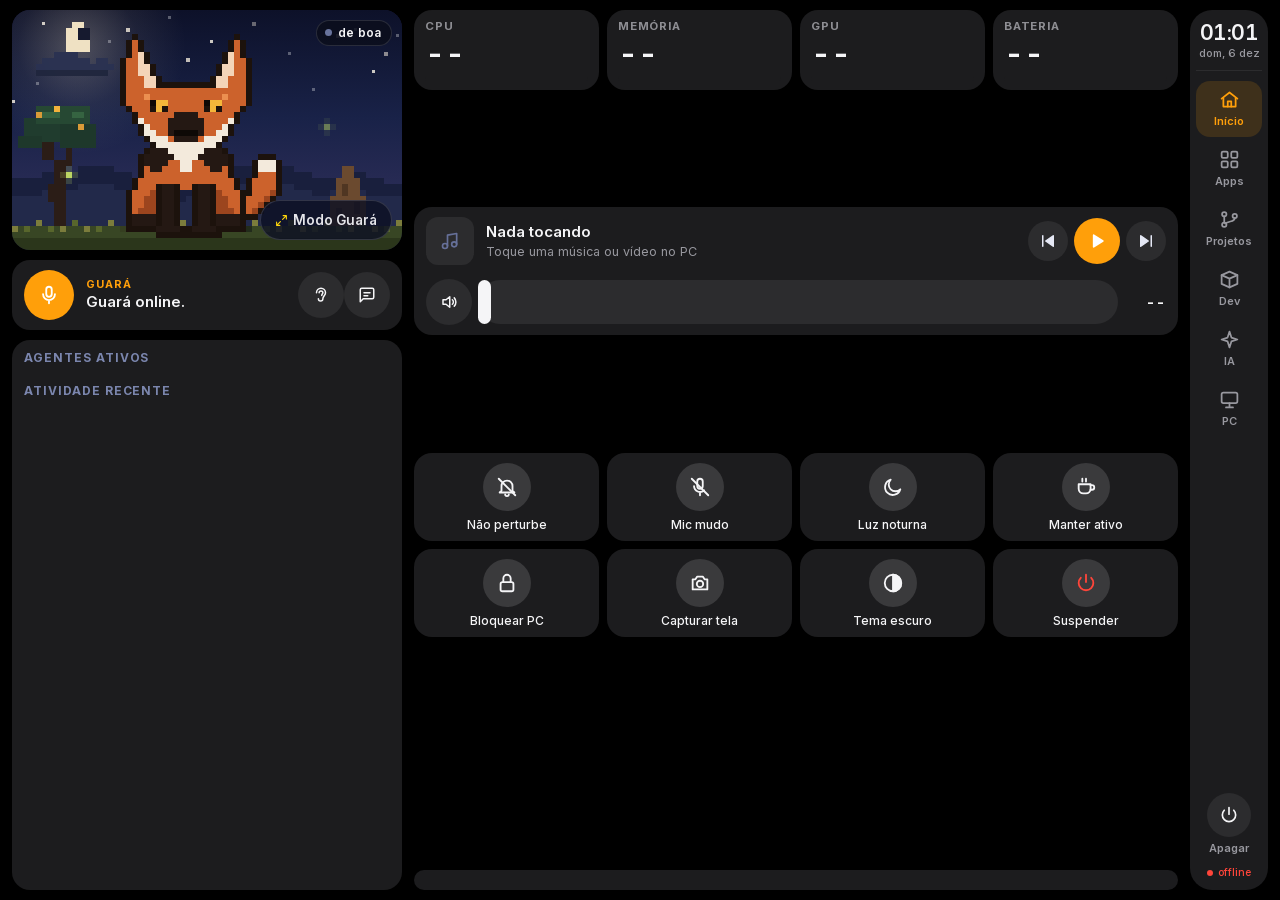
==== commit f31f0f2e: "Atualiza mãos livres, ações por voz e interações do Guará" ====
--- a/web/index.html
+++ b/web/index.html
@@ -25,6 +25,7 @@
         <div id="phrase">Guará online.</div>
         <div id="sub"></div>
       </div>
+      <div class="ibtn subtle" id="hfbtn" data-act="handsfree" data-icon="ear" title="Mãos livres"></div>
       <div class="ibtn subtle" id="askbtn" data-act="compose" data-icon="kbd" title="Escrever"></div>
     </div>
 
@@ -250,6 +251,7 @@
         <div class="achip" data-amb="ask" data-icon="kbd"><span>Escrever</span></div>
       </div>
       <div class="achip" data-amb="exit" data-icon="grid"><span>Painel</span></div>
+      <div id="amb-hf" class="hfpill" data-amb="handsfree" data-icon="ear"><span>Mãos livres</span></div>
     </div>
   </div>
 
--- a/web/style.css
+++ b/web/style.css
@@ -669,8 +669,8 @@
 /* Modo Guará: um personagem, uma linha de status, um balão quando ele fala; botões só com um toque */
 #amb-stage { -webkit-transition: opacity 0.6s; transition: opacity 0.6s; }
 #ambient.dim #amb-stage { opacity: 0.5; }
-#amb-clock { position: absolute; left: 26px; top: 20px; font-size: 18px; font-weight: 600; color: rgba(245,245,247,0.5);
-  pointer-events: none; }
+#amb-clock { position: absolute; left: 26px; top: 18px; font-size: 24px; font-weight: 600; letter-spacing: -0.4px;
+  color: rgba(255,255,255,0.9); text-shadow: 0 1px 8px rgba(0,0,0,0.45); pointer-events: none; }
 
 #amb-status {
   position: absolute; left: 80px; right: 80px; bottom: 36px; text-align: center; pointer-events: none;
@@ -981,3 +981,19 @@
 #fullbtn { height: 40px; padding: 0 14px; border-radius: 20px; font-size: 13.5px; }
 /* o desenho em linha fica centralizado no quadradinho (a regra acima, mais forte, punha display: block) */
 #dock .app .asvg, .appt .asvg { display: -webkit-flex; display: flex; }
+
+/* mãos livres ligado: botão verde (o tablet está escutando "Guará") */
+#hfbtn.on, .achip.on { background: #30D158; color: #FFFFFF; }
+.achip.on svg { color: #FFFFFF; }
+
+/* Tela cheia: fileira de cápsulas (como antes) e o "Mãos livres" como uma pílula acima do microfone,
+   porque é um modo do microfone e não mais uma ação na fileira */
+.hfpill { position: absolute; left: 50%; bottom: 78px; height: 34px; padding: 0 14px; border-radius: 17px;
+  -webkit-transform: translateX(-50%); transform: translateX(-50%);
+  display: -webkit-flex; display: flex; -webkit-align-items: center; align-items: center;
+  background: rgba(28,28,30,0.92); box-shadow: 0 4px 14px rgba(0,0,0,0.4);
+  color: #C7C7CC; font-size: 12.5px; font-weight: 600; white-space: nowrap; }
+.hfpill svg { margin-right: 6px; color: #C7C7CC; }
+.hfpill.on { background: #30D158; color: #FFFFFF; }
+.hfpill.on svg { color: #FFFFFF; }
+.hfpill.pressed { opacity: 0.8; -webkit-transform: translateX(-50%) scale(0.96); transform: translateX(-50%) scale(0.96); }
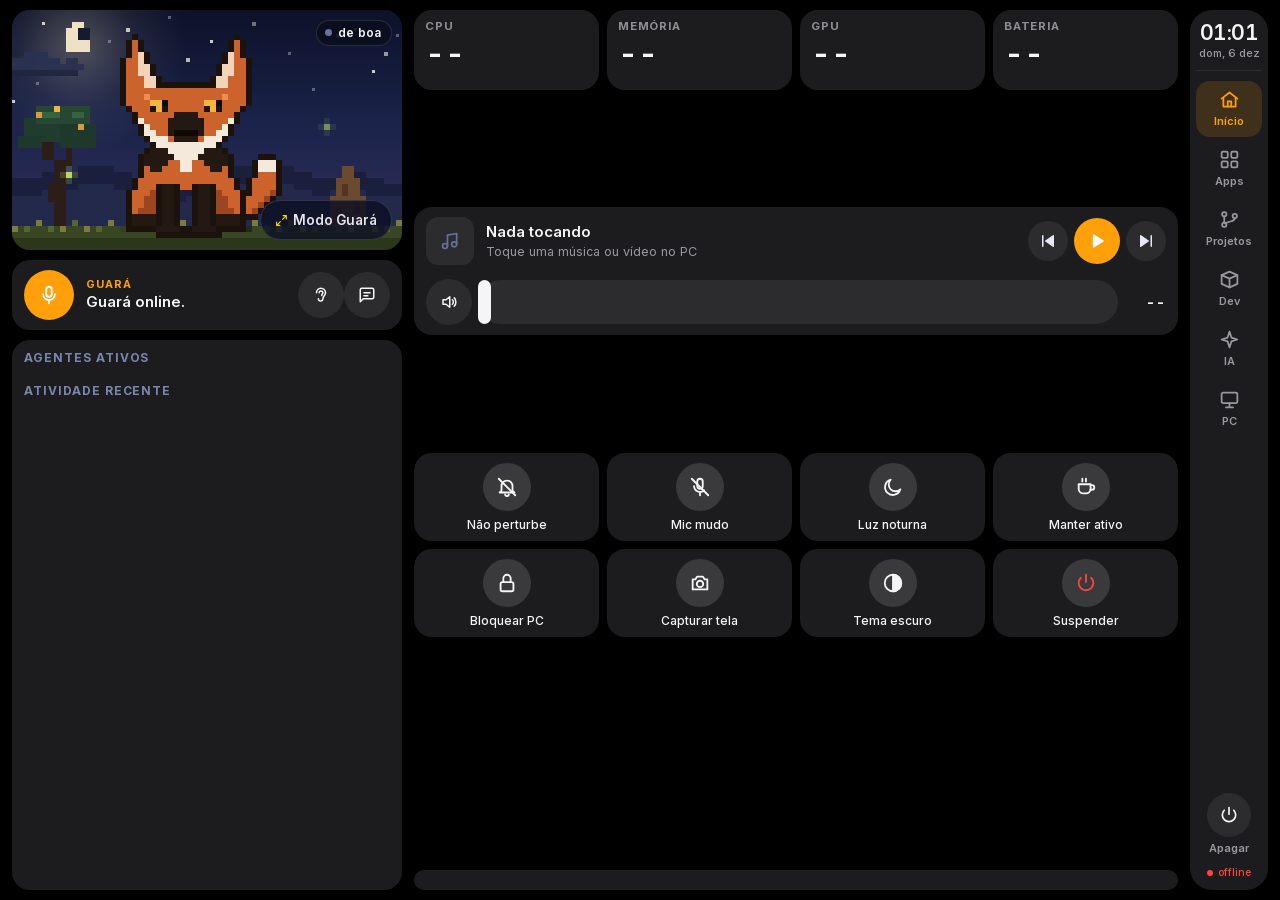
==== commit 408f5fc4: "Atualiza voz, WhatsApp, hotspot e integração do tablet" ====
--- a/web/index.html
+++ b/web/index.html
@@ -29,6 +29,8 @@
       <div class="ibtn subtle" id="askbtn" data-act="compose" data-icon="kbd" title="Escrever"></div>
     </div>
 
+    <div id="game-mode" class="hidden" role="status">Modo jogo · converse pelo botão Escrever. A voz volta ao fechar o jogo.</div>
+
     <div id="feed">
       <div class="fhead"><span>AGENTES ATIVOS</span><span id="sesscount" class="count"></span></div>
       <div id="sessions"></div>
@@ -188,14 +190,15 @@
       <div class="row">
         <div class="badge" data-icon="shield"></div>
         <div class="grow minw">
-          <div class="stitle">Aprovar ação</div>
+          <div id="perm-title" class="stitle">Aprovar ação</div>
           <div id="perm-who" class="who-wrap"></div>
         </div>
       </div>
       <div id="perm-tool"></div>
       <div id="perm-detail" class="code"></div>
+      <div id="perm-ask"></div>
       <div class="timer"><u id="perm-time"></u></div>
-      <div class="row gap">
+      <div id="perm-buttons" class="row gap">
         <div class="btn huge deny grow" data-act="perm-deny" data-icon="x"><span>Negar</span></div>
         <div class="btn huge allow grow" data-act="perm-allow" data-icon="check"><span>Aprovar</span></div>
       </div>
@@ -256,6 +259,23 @@
   </div>
 
   <!-- Folha de escrita e avisos globais: funcionam tanto no painel quanto na tela cheia -->
+  <!-- Folha de confirmação de envio no WhatsApp (botões Enviar/Cancelar + "sim" por voz) -->
+  <div id="wa-confirm" class="sheet modal hidden">
+    <div class="row">
+      <div class="badge wa-badge" data-icon="chat"></div>
+      <div class="grow minw">
+        <div class="stitle">Enviar no WhatsApp?</div>
+        <div class="meta">Para: <b id="wa-who" style="color:#F5F5F7"></b> · diga "sim" ou toque abaixo</div>
+      </div>
+    </div>
+    <div id="wa-text" class="wa-preview"></div>
+    <div class="row gap">
+      <div class="btn huge deny grow" data-act="wa-cancel" data-icon="x"><span>Cancelar</span></div>
+      <div class="btn huge allow grow" data-act="wa-send" data-icon="check"><span>Enviar</span></div>
+    </div>
+  </div>
+
+
   <div id="compose" class="sheet modal hidden">
     <div class="row between">
       <div>
--- a/web/style.css
+++ b/web/style.css
@@ -630,6 +630,16 @@
 .timer { height: 4px; border-radius: 2px; background: #2C2C2E; margin: 12px 0; position: relative; overflow: hidden; }
 .timer u { position: absolute; left: 0; top: 0; bottom: 0; background: #FFD60A; }
 #perm-queue { margin-top: 10px; }
+/* no Modo Guará o pedido aparece por cima do personagem, sem sair da tela cheia */
+#perm.over { position: fixed; left: 50%; right: auto; bottom: 12px; width: 660px; margin-left: -330px; z-index: 30; }
+/* pergunta de múltipla escolha do Claude: cada opção é um botão grande */
+#perm-ask { max-height: 300px; overflow-y: auto; }
+.askq { margin-top: 10px; font-size: 16px; font-weight: 600; color: #F5F5F7; line-height: 1.35; }
+.askq .tag { margin-right: 8px; vertical-align: 2px; }
+.askopt { margin-top: 8px; padding: 12px 14px; min-height: 52px; border-radius: 12px; background: #2C2C2E; border: 2px solid transparent; }
+.askopt b { display: block; font-size: 16px; color: #F5F5F7; }
+.askopt span { display: block; margin-top: 2px; font-size: 12.5px; color: #98989F; }
+.askopt.sel { background: rgba(48,209,88,0.16); border-color: #30D158; }
 .pq { display: -webkit-flex; display: flex; -webkit-align-items: center; align-items: center; padding: 6px 0; border-top: 1px solid #2C2C2E; font-size: 13px; }
 .pq .code { -webkit-flex: 1; flex: 1; min-width: 0; margin-left: 8px; color: #98989F; font-size: 12px; }
 
@@ -997,3 +1007,14 @@
 .hfpill.on { background: #30D158; color: #FFFFFF; }
 .hfpill.on svg { color: #FFFFFF; }
 .hfpill.pressed { opacity: 0.8; -webkit-transform: translateX(-50%) scale(0.96); transform: translateX(-50%) scale(0.96); }
+
+/* O jogo fica com a GPU; a conversa continua pelo teclado. */
+#game-mode { margin: 0 12px 8px; padding: 9px 12px; border-radius: 10px;
+  background: #2C2C2E; color: #FFB35C; font-size: 12px; line-height: 1.4; }
+
+.wa-badge { background: #25D366; color: #082010; }
+.wa-preview {
+  margin: 14px 0 12px; padding: 14px 16px; border-radius: 14px;
+  background: #2C2C2E; color: #F5F5F7; font-size: 18px; font-weight: 500;
+  line-height: 1.38; max-height: 180px; overflow-y: auto; word-wrap: break-word;
+}
